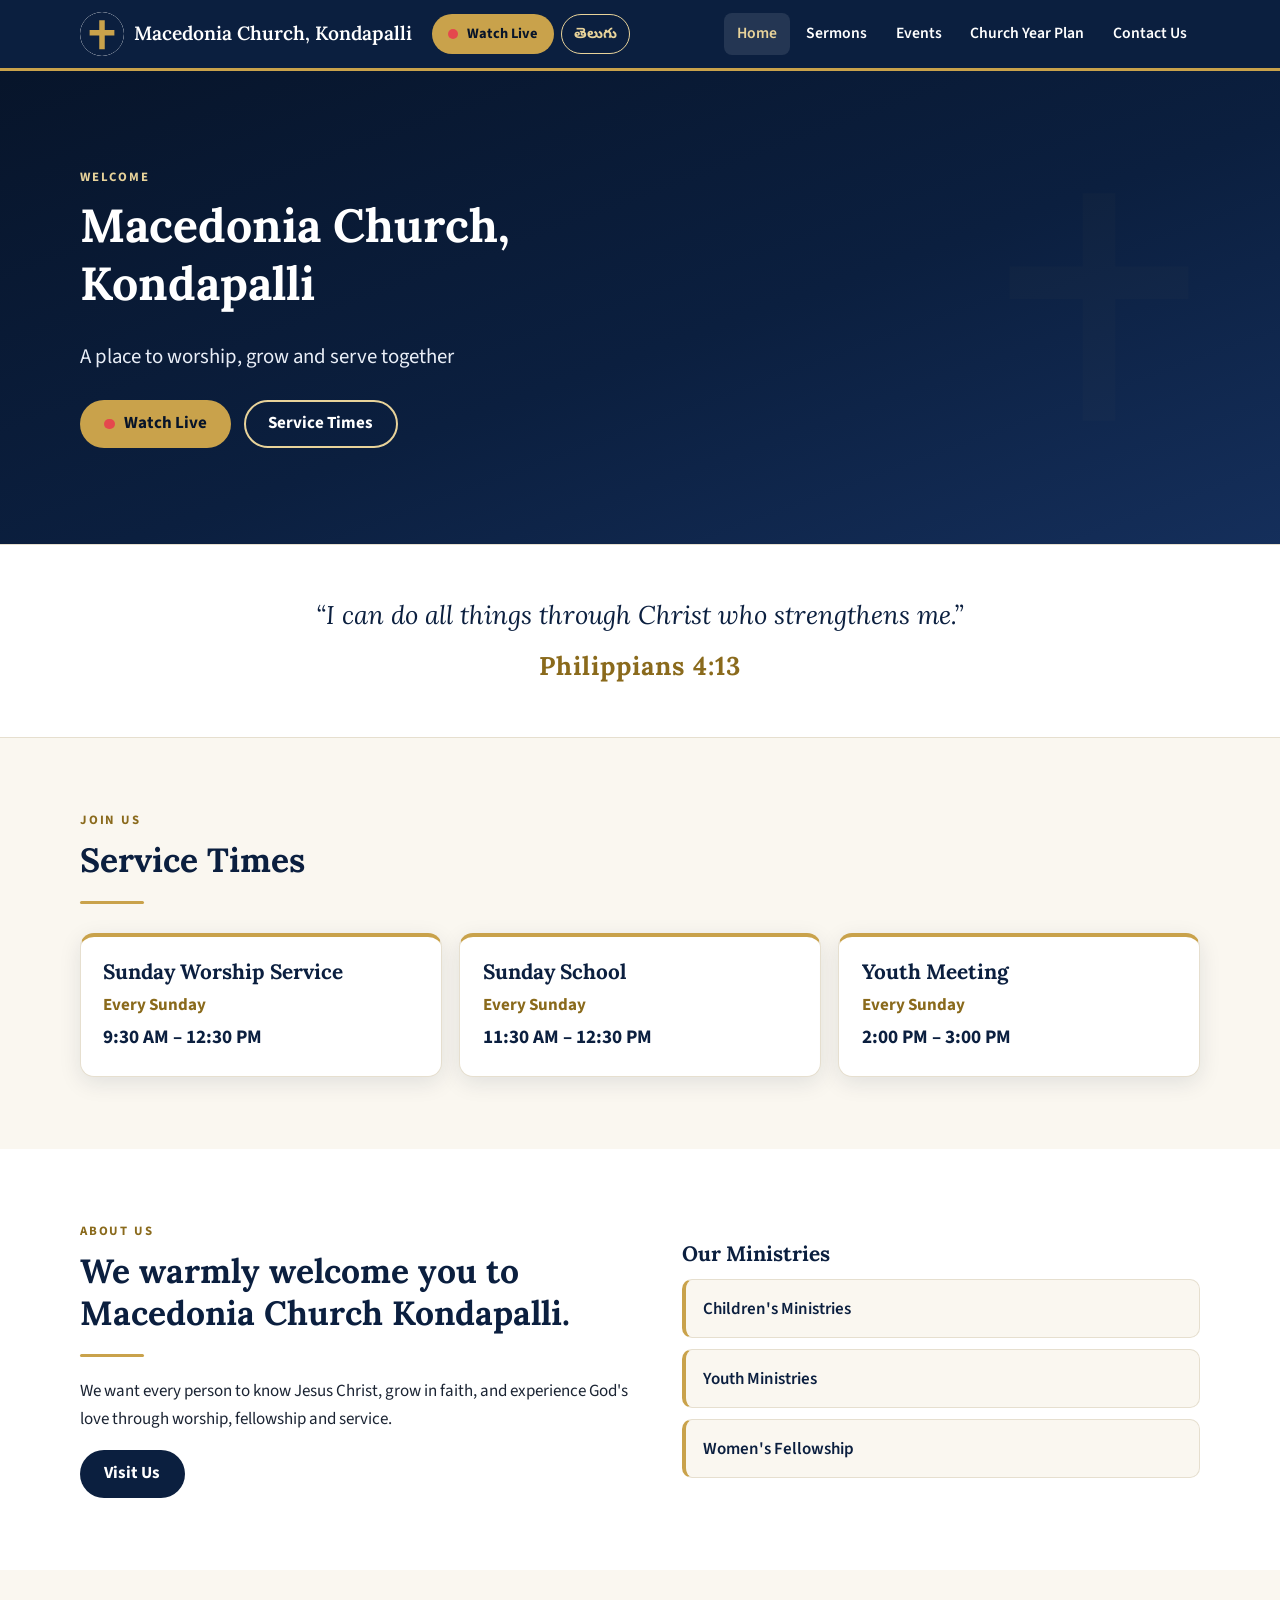
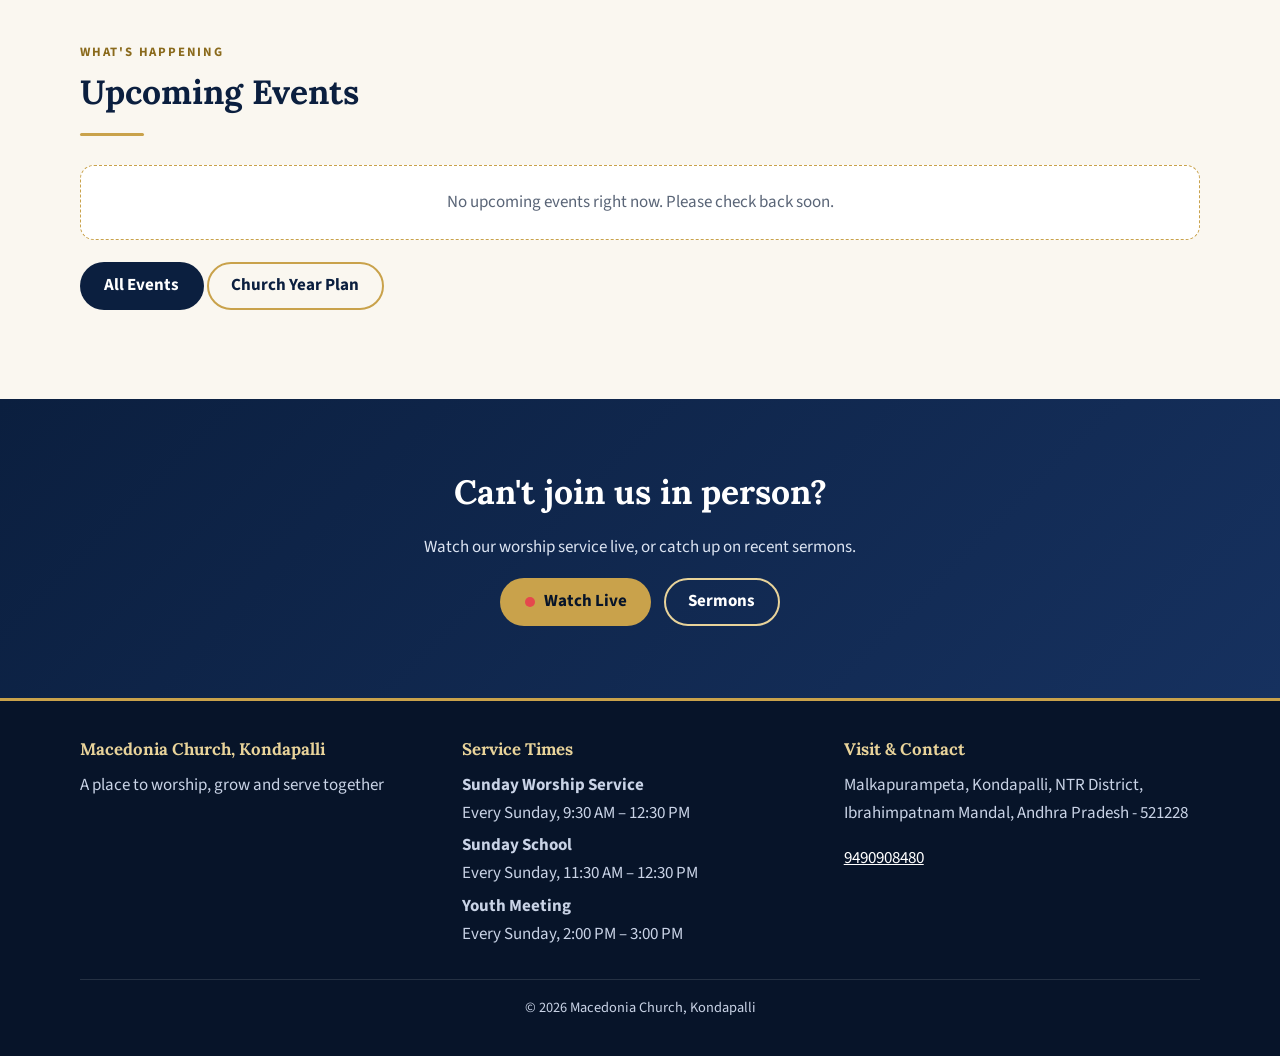
==== index.html @ aeb016e7 "Add files via upload" ====
<!DOCTYPE html>
<html lang="en" data-lang="en">
<head>
<meta charset="utf-8">
<meta name="viewport" content="width=device-width, initial-scale=1">
<title>Home | Macedonia Church Kondapalli</title>
<meta name="description" content="Macedonia Church Kondapalli - a place to worship, grow and serve together. Sunday service times, events, sermons and live stream.">
<meta name="theme-color" content="#0B1F3F">
<link rel="icon" href="favicon.svg" type="image/svg+xml">
<link rel="preconnect" href="https://fonts.googleapis.com">
<link rel="preconnect" href="https://fonts.gstatic.com" crossorigin>
<link href="https://fonts.googleapis.com/css2?family=Lora:wght@500;600;700&family=Noto+Sans+Telugu:wght@400;600;700&family=Source+Sans+3:wght@400;600;700&display=swap" rel="stylesheet">
<link rel="stylesheet" href="style.css">
<script src="content.js"></script>
<script src="main.js" defer></script>
</head>
<body data-page="home">
<header id="site-header"></header>
<noscript><div class="container">Please turn on JavaScript to see this website. / ఈ వెబ్‌సైట్ చూడటానికి JavaScript ఆన్ చేయండి.</div></noscript>

<main>
<section class="hero">
  <svg class="hero-cross" viewBox="0 0 64 64" aria-hidden="true"><path fill="currentColor" d="M28 4h8v18h18v8H36v30h-8V30H10v-8h18z"/></svg>
  <div class="container hero-inner">
    <span class="eyebrow"><span data-l="en">Welcome</span><span data-l="te">స్వాగతం</span></span>
    <h1><span data-l="en">Macedonia Church, Kondapalli</span><span data-l="te">మాసిడోనియా చర్చ్ కొండపల్లి</span></h1>
    <p class="lead" id="hero-tagline"></p>
    <div class="btn-row">
      <a class="btn btn--gold" data-live href="#"><span class="live-dot"></span><span data-l="en">Watch Live</span><span data-l="te">లైవ్ చూడండి</span></a>
      <a class="btn btn--outline" href="#service-times"><span data-l="en">Service Times</span><span data-l="te">ఆరాధన సమయాలు</span></a>
    </div>
  </div>
</section>

<div class="verse" id="verse"></div>

<section class="section" id="service-times">
  <div class="container">
    <div class="section-head">
      <span class="eyebrow"><span data-l="en">Join us</span><span data-l="te">మాతో చేరండి</span></span>
      <h2><span data-l="en">Service Times</span><span data-l="te">ఆరాధన సమయాలు</span></h2>
      <div class="divider"></div>
    </div>
    <div class="grid" id="services"></div>
  </div>
</section>

<section class="section section--white" id="about">
  <div class="container two-col">
    <div>
      <span class="eyebrow"><span data-l="en">About us</span><span data-l="te">మా గురించి</span></span>
      <h2 id="welcome-title"></h2>
      <div class="divider"></div>
      <p id="welcome-text"></p>
      <div class="btn-row"><a class="btn btn--navy" href="contact.html"><span data-l="en">Visit Us</span><span data-l="te">మమ్మల్ని సందర్శించండి</span></a></div>
    </div>
    <div>
      <h3><span data-l="en">Our Ministries</span><span data-l="te">మా పరిచర్యలు</span></h3>
      <ul class="ministry-list" id="ministries"></ul>
    </div>
  </div>
</section>

<section class="section" id="upcoming">
  <div class="container">
    <div class="section-head">
      <span class="eyebrow"><span data-l="en">What's happening</span><span data-l="te">రాబోయే కార్యక్రమాలు</span></span>
      <h2><span data-l="en">Upcoming Events</span><span data-l="te">రాబోయే కార్యక్రమాలు</span></h2>
      <div class="divider"></div>
    </div>
    <div id="home-events"></div>
    <p style="margin-top:1.4rem"><a class="btn btn--navy" href="events.html"><span data-l="en">All Events</span><span data-l="te">అన్ని కార్యక్రమాలు</span></a>
    <a class="btn btn--outline" style="color:var(--navy);border-color:var(--gold)" href="year-plan.html"><span data-l="en">Church Year Plan</span><span data-l="te">వార్షిక ప్రణాళిక</span></a></p>
  </div>
</section>

<section class="section section--white" id="gallery-section">
  <div class="container">
    <div class="section-head"><h2><span data-l="en">Photos</span><span data-l="te">ఫోటోలు</span></h2><div class="divider"></div></div>
    <div class="gallery" id="gallery"></div>
  </div>
</section>

<section class="section cta">
  <div class="container">
    <h2><span data-l="en">Can't join us in person?</span><span data-l="te">నేరుగా రాలేకపోతున్నారా?</span></h2>
    <p><span data-l="en">Watch our worship service live, or catch up on recent sermons.</span><span data-l="te">మా ఆరాధనను ప్రత్యక్షంగా చూడండి లేదా ఇటీవలి ప్రసంగాలను వినండి.</span></p>
    <div class="btn-row">
      <a class="btn btn--gold" data-live href="#"><span class="live-dot"></span><span data-l="en">Watch Live</span><span data-l="te">లైవ్ చూడండి</span></a>
      <a class="btn btn--outline" href="sermons.html"><span data-l="en">Sermons</span><span data-l="te">ప్రసంగాలు</span></a>
    </div>
  </div>
</section>
</main>
<script>
document.addEventListener("DOMContentLoaded", function () {
  var C = window.CHURCH, s = function (o) { return '<span data-l="en">' + o.en + '</span><span data-l="te">' + o.te + '</span>'; };
  document.getElementById("hero-tagline").innerHTML = s(C.tagline);
  document.getElementById("welcome-title").innerHTML = s(C.welcome);
  document.getElementById("welcome-text").innerHTML = s(C.welcomeText);
});
</script>

<footer id="site-footer"></footer>
</body>
</html>
---- style.css ----
/* =============================================================
   MACEDONIA CHURCH - STYLES
   Colours are defined once below. Change them here to restyle
   the whole website.
   ============================================================= */
:root{
  --navy:#0B1F3F;
  --navy-deep:#071429;
  --navy-soft:#16315F;
  --gold:#C9A24B;
  --gold-light:#E8D39A;
  --gold-dark:#8A6A1C;      /* gold used for text on white */
  --cream:#FAF7F0;
  --white:#FFFFFF;
  --ink:#1B2433;
  --muted:#5A6577;
  --line:#E6DFCF;
  --radius:14px;
  --shadow:0 6px 22px rgba(11,31,63,.10);
  --header-h:68px;
}

*,*::before,*::after{box-sizing:border-box}
html{-webkit-text-size-adjust:100%;scroll-behavior:smooth;scroll-padding-top:calc(var(--header-h) + 12px)}
body{
  margin:0;
  font-family:"Source Sans 3","Noto Sans Telugu",system-ui,-apple-system,"Segoe UI",Roboto,Arial,sans-serif;
  font-size:1.0625rem;line-height:1.65;color:var(--ink);background:var(--cream);
  overflow-wrap:break-word;word-wrap:break-word;
}
html[data-lang="te"] body{line-height:1.85;font-family:"Noto Sans Telugu","Source Sans 3",system-ui,sans-serif}
img,iframe,svg,video{max-width:100%;display:block}
h1,h2,h3{font-family:Lora,"Noto Sans Telugu",Georgia,serif;color:var(--navy);line-height:1.25;margin:0 0 .6em}
html[data-lang="te"] h1,html[data-lang="te"] h2,html[data-lang="te"] h3{font-family:"Noto Sans Telugu",Lora,serif;line-height:1.45}
h1{font-size:clamp(1.7rem,6vw,2.9rem)}
h2{font-size:clamp(1.4rem,4.6vw,2.1rem)}
h3{font-size:clamp(1.1rem,3.4vw,1.3rem)}
p{margin:0 0 1em}
a{color:var(--navy-soft)}
:focus-visible{outline:3px solid var(--gold);outline-offset:2px}

/* ----- language switching: only the chosen language is visible ----- */
html[data-lang="en"] [data-l="te"],
html[data-lang="te"] [data-l="en"]{display:none !important}

.container{width:min(100% - 2rem,70rem);margin-inline:auto}
.section{padding:clamp(2.2rem,7vw,4.5rem) 0}
.section--white{background:var(--white)}
.section--navy{background:var(--navy);color:var(--white)}
.section--navy h2,.section--navy h3{color:var(--white)}
.eyebrow{display:block;font-size:.8rem;letter-spacing:.14em;text-transform:uppercase;color:var(--gold-dark);font-weight:700;margin-bottom:.5rem}
.section--navy .eyebrow{color:var(--gold-light)}
.section-head{max-width:42rem;margin-bottom:1.8rem}
.divider{width:64px;height:3px;background:var(--gold);border-radius:3px;margin:.9rem 0 1.2rem}
.center{text-align:center}.center .divider{margin-inline:auto}.center.section-head{margin-inline:auto}
.muted{color:var(--muted)}

/* ----- buttons ----- */
.btn{
  display:inline-flex;align-items:center;justify-content:center;gap:.55rem;
  min-height:48px;padding:.7rem 1.4rem;border-radius:999px;
  font:inherit;font-weight:700;text-decoration:none;cursor:pointer;border:2px solid transparent;
  text-align:center;line-height:1.25;max-width:100%;
}
.btn--gold{background:var(--gold);color:var(--navy-deep)}
.btn--gold:hover{background:var(--gold-light)}
.btn--outline{border-color:var(--gold-light);color:var(--white);background:transparent}
.btn--outline:hover{background:rgba(255,255,255,.1)}
.btn--navy{background:var(--navy);color:var(--white)}
.btn--navy:hover{background:var(--navy-soft)}
.btn-row{display:flex;flex-wrap:wrap;gap:.8rem}
.live-dot{width:.65rem;height:.65rem;border-radius:50%;background:#e5484d;flex:none;box-shadow:0 0 0 0 rgba(229,72,77,.6);animation:pulse 1.8s infinite}
@keyframes pulse{70%{box-shadow:0 0 0 .55rem rgba(229,72,77,0)}100%{box-shadow:0 0 0 0 rgba(229,72,77,0)}}
@media (prefers-reduced-motion:reduce){.live-dot{animation:none}html{scroll-behavior:auto}}

/* ----- header ----- */
.site-header{position:sticky;top:0;z-index:50;background:var(--navy);color:var(--white);border-bottom:3px solid var(--gold)}
.header-inner{display:flex;align-items:center;gap:.6rem;min-height:var(--header-h);padding-block:.4rem}
.brand{display:flex;align-items:center;gap:.65rem;text-decoration:none;color:var(--white);min-width:0;flex:1 1 auto}
.brand img,.brand svg{width:44px;height:44px;flex:none;border-radius:50%;object-fit:contain;background:var(--white)}
.brand-name{font-family:Lora,"Noto Sans Telugu",serif;font-weight:600;font-size:clamp(.92rem,3.6vw,1.2rem);line-height:1.2;min-width:0}
.header-actions{display:flex;align-items:center;gap:.45rem;flex:none}
.lang-btn{
  min-height:40px;min-width:40px;padding:.3rem .75rem;border-radius:999px;border:1.5px solid var(--gold-light);
  background:transparent;color:var(--gold-light);font:inherit;font-weight:700;font-size:.9rem;cursor:pointer;
}
.lang-btn:hover{background:rgba(255,255,255,.1)}
.header-live{min-height:40px;padding:.3rem .9rem;font-size:.9rem}
.menu-btn{width:42px;height:42px;border-radius:10px;border:1.5px solid var(--gold-light);background:transparent;color:var(--white);cursor:pointer;display:grid;place-items:center;padding:0}
.menu-btn span,.menu-btn span::before,.menu-btn span::after{display:block;width:20px;height:2px;background:currentColor;border-radius:2px;position:relative;content:""}
.menu-btn span::before{position:absolute;top:-6px}
.menu-btn span::after{position:absolute;top:6px}
.nav{display:none;position:absolute;left:0;right:0;top:100%;background:var(--navy-deep);border-bottom:3px solid var(--gold);padding:.4rem 1rem 1rem}
.nav.open{display:block}
.nav a{display:block;padding:.85rem .5rem;color:var(--white);text-decoration:none;font-weight:600;border-bottom:1px solid rgba(255,255,255,.1)}
.nav a[aria-current="page"]{color:var(--gold-light)}
.nav a:hover{color:var(--gold-light)}
@media (max-width:420px){
  .header-live .live-text{display:none}   /* keep the red dot + short label on tiny phones */
  .header-live::after{content:"LIVE";font-size:.8rem;letter-spacing:.05em}
  html[data-lang="te"] .header-live::after{content:"లైవ్"}
}
@media (min-width:62em){
  .menu-btn{display:none}
  .brand{flex:0 1 auto}
  .nav{display:flex!important;position:static;background:none;border:0;padding:0;margin-left:auto;gap:.2rem}
  .nav a{border:0;padding:.5rem .8rem;border-radius:8px;font-size:.98rem}
  .nav a[aria-current="page"]{background:rgba(255,255,255,.1)}
  .header-actions{margin-left:.6rem}
}

/* ----- hero ----- */
.hero{position:relative;color:var(--white);background:var(--navy);overflow:hidden;isolation:isolate}
.hero::before{content:"";position:absolute;inset:0;z-index:-2;background:var(--hero-img,none) center/cover no-repeat}
.hero::after{content:"";position:absolute;inset:0;z-index:-1;
  background:linear-gradient(160deg,rgba(7,20,41,.93),rgba(11,31,63,.82) 55%,rgba(22,49,95,.88))}
.hero-inner{padding:clamp(2.8rem,10vw,6rem) 0}
.hero h1{color:var(--white);max-width:20ch}
.hero .lead{font-size:clamp(1.05rem,3.6vw,1.3rem);max-width:38rem;color:#E9EEF7;margin-bottom:1.6rem}
.hero .eyebrow{color:var(--gold-light)}
.hero-cross{position:absolute;right:max(1rem,4vw);top:50%;transform:translateY(-50%);width:clamp(120px,22vw,260px);opacity:.12;z-index:-1;color:var(--gold)}
@media (max-width:40em){.hero-cross{top:auto;bottom:1rem;transform:none;width:110px;opacity:.1}}

.page-hero{background:var(--navy);color:var(--white);padding:clamp(2rem,7vw,3.6rem) 0;border-bottom:3px solid var(--gold)}
.page-hero h1{color:var(--white);margin:0 0 .4rem}
.page-hero p{margin:0;max-width:42rem;color:#DCE4F2}

/* ----- verse ----- */
.verse{text-align:center;padding:clamp(2rem,6vw,3.2rem) 0;background:var(--white);border-block:1px solid var(--line)}
.verse blockquote{margin:0 auto;max-width:42rem;font-family:Lora,"Noto Sans Telugu",serif;font-size:clamp(1.15rem,4.2vw,1.6rem);line-height:1.5;color:var(--navy);font-style:italic}
html[data-lang="te"] .verse blockquote{font-style:normal;font-family:"Noto Sans Telugu",serif}
.verse cite{display:block;margin-top:.8rem;font-style:normal;font-weight:700;color:var(--gold-dark);letter-spacing:.04em}

/* ----- cards / grids ----- */
.grid{display:grid;gap:1.1rem;grid-template-columns:repeat(auto-fit,minmax(min(100%,16.5rem),1fr))}
.card{background:var(--white);border:1px solid var(--line);border-radius:var(--radius);padding:1.4rem;box-shadow:var(--shadow);min-width:0}
.section--white .card{background:var(--cream)}
.card h3{margin-bottom:.35rem}
.service-card{border-top:4px solid var(--gold)}
.service-card .day{color:var(--gold-dark);font-weight:700;margin:0}
.service-card .time{font-size:1.2rem;font-weight:700;color:var(--navy);margin:.2rem 0 0}

.two-col{display:grid;gap:2rem;grid-template-columns:minmax(0,1fr)}
@media (min-width:56em){.two-col{grid-template-columns:minmax(0,1.1fr) minmax(0,1fr);align-items:center}}
.ministry-list{list-style:none;margin:0;padding:0;display:grid;gap:.7rem}
.ministry-list li{background:var(--cream);border:1px solid var(--line);border-left:4px solid var(--gold);border-radius:10px;padding:.9rem 1.1rem;font-weight:600;color:var(--navy)}

/* ----- events ----- */
.event{display:flex;gap:1.1rem;background:var(--white);border:1px solid var(--line);border-radius:var(--radius);box-shadow:var(--shadow);padding:1.1rem;min-width:0}
.event + .event{margin-top:1rem}
.date-badge{flex:none;width:4.6rem;text-align:center;background:var(--navy);color:var(--white);border-radius:12px;padding:.55rem .3rem;align-self:flex-start;border-bottom:3px solid var(--gold)}
.date-badge .d{display:block;font-family:Lora,serif;font-size:1.7rem;font-weight:700;line-height:1.1}
.date-badge .m{display:block;font-size:.8rem;letter-spacing:.08em;text-transform:uppercase;color:var(--gold-light)}
.date-badge .y{display:block;font-size:.75rem;color:#C5D0E4}
.event-body{min-width:0;flex:1}
.event-body h3{margin-bottom:.3rem}
.event-meta{list-style:none;margin:0;padding:0;color:var(--muted);font-size:.98rem}
.event-meta li{margin:.1rem 0}
.event img{border-radius:10px;margin-top:.8rem;width:100%;max-height:18rem;object-fit:cover}
.event.past{opacity:.78}.event.past .date-badge{background:var(--muted)}
.empty{padding:1.4rem;border:1.5px dashed var(--gold);border-radius:var(--radius);background:var(--white);color:var(--muted);text-align:center}
@media (max-width:30em){.event{flex-direction:column}.date-badge{width:auto;display:flex;gap:.5rem;align-items:baseline;justify-content:center;padding:.5rem .9rem}.date-badge .d{font-size:1.3rem}}

/* ----- sermons / video ----- */
.video{position:relative;display:block;width:100%;aspect-ratio:16/9;border:0;padding:0;border-radius:12px;overflow:hidden;background:var(--navy) center/cover no-repeat;cursor:pointer}
.video::after{content:"";position:absolute;inset:0;background:linear-gradient(transparent 55%,rgba(7,20,41,.55))}
.video .play{position:absolute;z-index:1;left:50%;top:50%;width:68px;height:68px;margin:-34px 0 0 -34px;border-radius:50%;background:var(--gold);display:grid;place-items:center}
.video .play::before{content:"";border-left:20px solid var(--navy-deep);border-block:12px solid transparent;margin-left:5px}
.video iframe{position:absolute;inset:0;width:100%;height:100%;border:0}
.sermon-card .sermon-info{padding-top:.9rem}
.sermon-card h3{margin:0 0 .2rem}
.sermon-card .date{color:var(--muted);margin:0;font-size:.95rem}
.sr-only{position:absolute;width:1px;height:1px;overflow:hidden;clip:rect(0 0 0 0);white-space:nowrap}

/* ----- year plan ----- */
.plan-images{display:grid;gap:1.2rem;grid-template-columns:repeat(auto-fit,minmax(min(100%,20rem),1fr));margin-bottom:2rem}
.plan-images a{display:block;border-radius:var(--radius);overflow:hidden;border:1px solid var(--line);box-shadow:var(--shadow);background:var(--white)}
.plan-images img{width:100%;height:auto}
.month-card h3{display:flex;align-items:center;gap:.5rem;border-bottom:2px solid var(--gold);padding-bottom:.45rem;margin-bottom:.7rem}
.month-card ul{list-style:none;margin:0;padding:0}
.month-card li{display:flex;gap:.7rem;padding:.35rem 0;align-items:baseline}
.month-card .day{flex:none;min-width:2.2rem;font-weight:700;color:var(--gold-dark)}

/* ----- contact ----- */
.contact-list{list-style:none;margin:0;padding:0;display:grid;gap:1.1rem}
.contact-list li{display:flex;gap:.9rem;align-items:flex-start;min-width:0}
.contact-list .ico{flex:none;width:2.4rem;height:2.4rem;border-radius:50%;background:var(--navy);color:var(--gold-light);display:grid;place-items:center;font-size:1.05rem}
.contact-list .lab{display:block;font-size:.8rem;letter-spacing:.1em;text-transform:uppercase;color:var(--gold-dark);font-weight:700}
.contact-list .val{min-width:0;overflow-wrap:anywhere}
.map{width:100%;aspect-ratio:4/3;border:0;border-radius:var(--radius);box-shadow:var(--shadow);background:var(--line)}
@media (min-width:56em){.map{aspect-ratio:auto;height:100%;min-height:24rem}}

/* ----- gallery ----- */
.gallery{display:grid;gap:.8rem;grid-template-columns:repeat(auto-fill,minmax(min(100%,13rem),1fr))}
.gallery img{width:100%;aspect-ratio:4/3;object-fit:cover;border-radius:12px}

/* ----- footer ----- */
.site-footer{background:var(--navy-deep);color:#C9D3E6;padding:2.4rem 0 1.4rem;border-top:3px solid var(--gold)}
.footer-grid{display:grid;gap:1.6rem;grid-template-columns:repeat(auto-fit,minmax(min(100%,15rem),1fr))}
.site-footer h3{color:var(--gold-light);font-size:1.05rem}
.site-footer a{color:var(--white)}
.site-footer ul{list-style:none;margin:0;padding:0}
.site-footer li{margin:.3rem 0}
.copyright{border-top:1px solid rgba(255,255,255,.12);margin-top:1.6rem;padding-top:1rem;font-size:.9rem;text-align:center}
.cta{background:linear-gradient(135deg,var(--navy),var(--navy-soft));color:var(--white);text-align:center}
.cta h2{color:var(--white)}
.cta p{color:#DCE4F2;max-width:36rem;margin-inline:auto}
.cta .btn-row{justify-content:center}
noscript .container{padding:1rem;background:#fff3cd;margin-top:1rem;border-radius:8px}

/* Telugu has no capital letters or letter-spacing */
html[data-lang="te"] .eyebrow,html[data-lang="te"] .date-badge .m,html[data-lang="te"] .contact-list .lab{letter-spacing:0;text-transform:none}
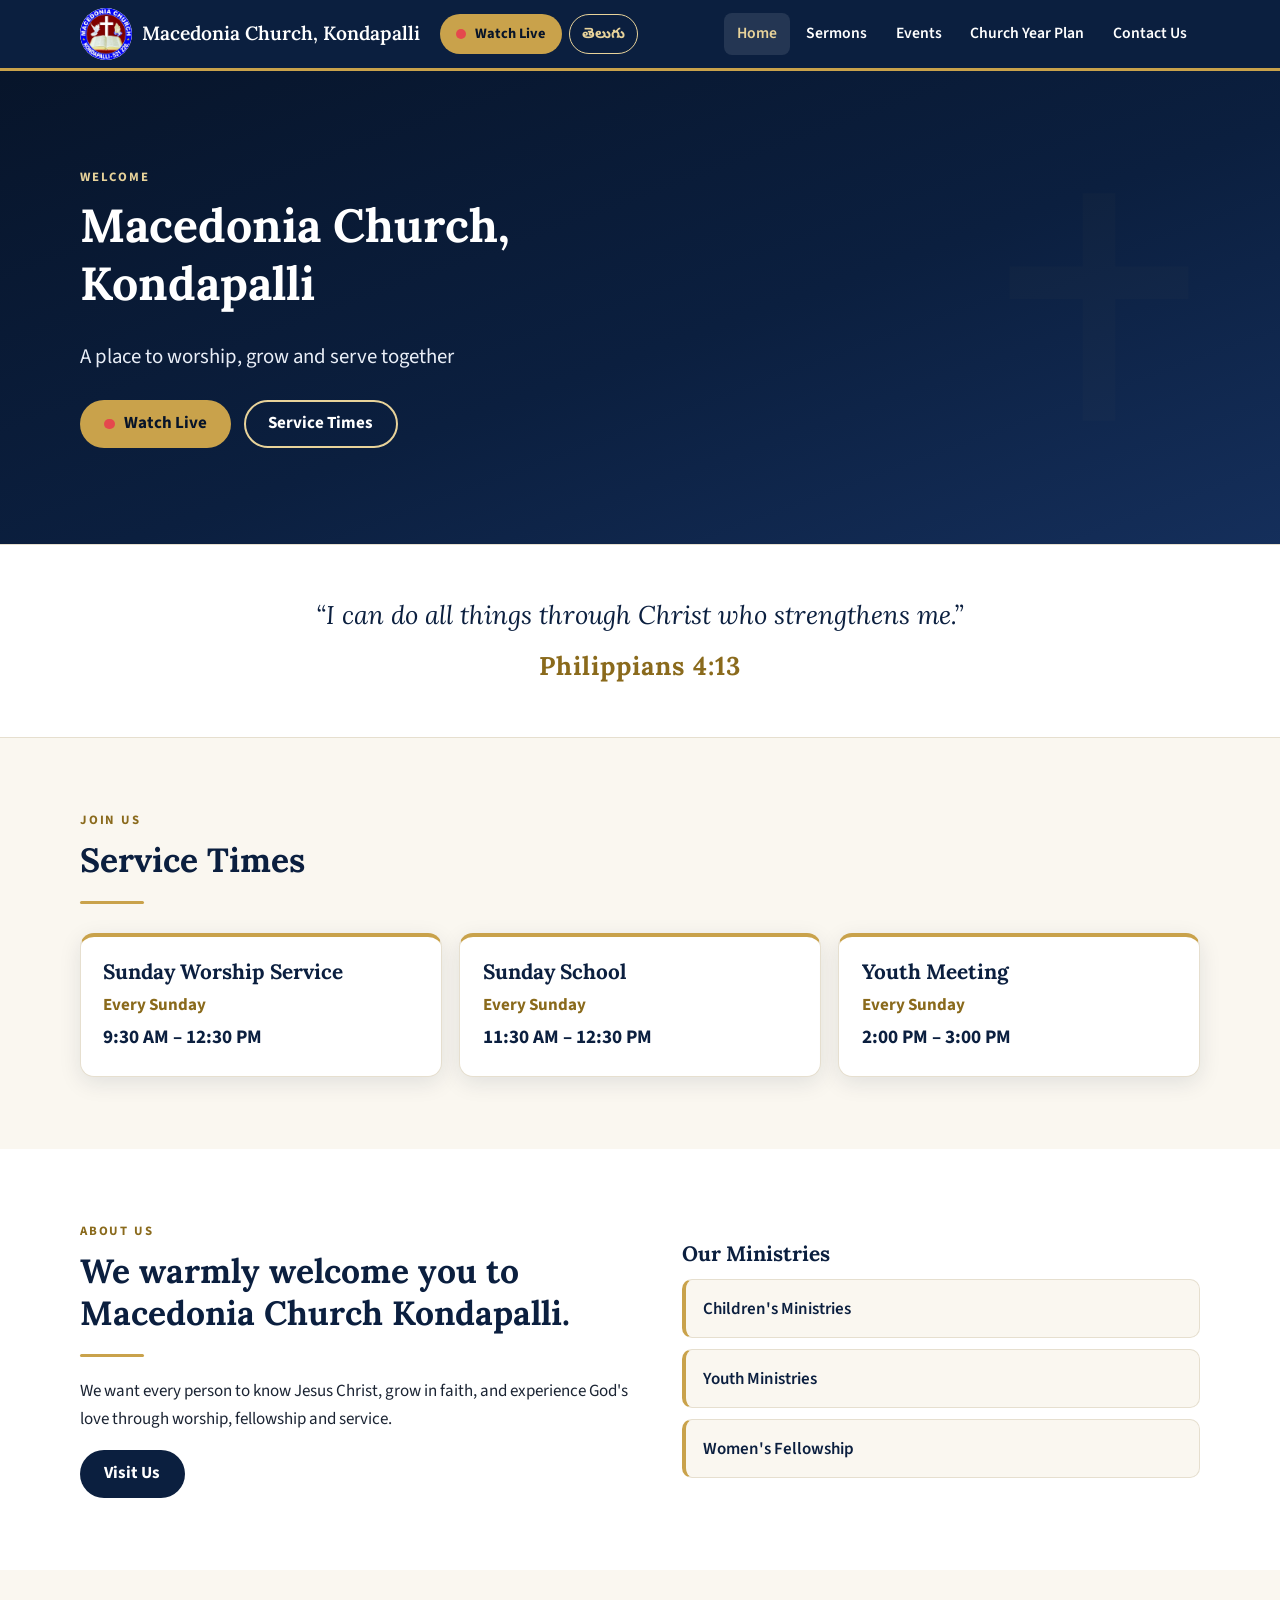
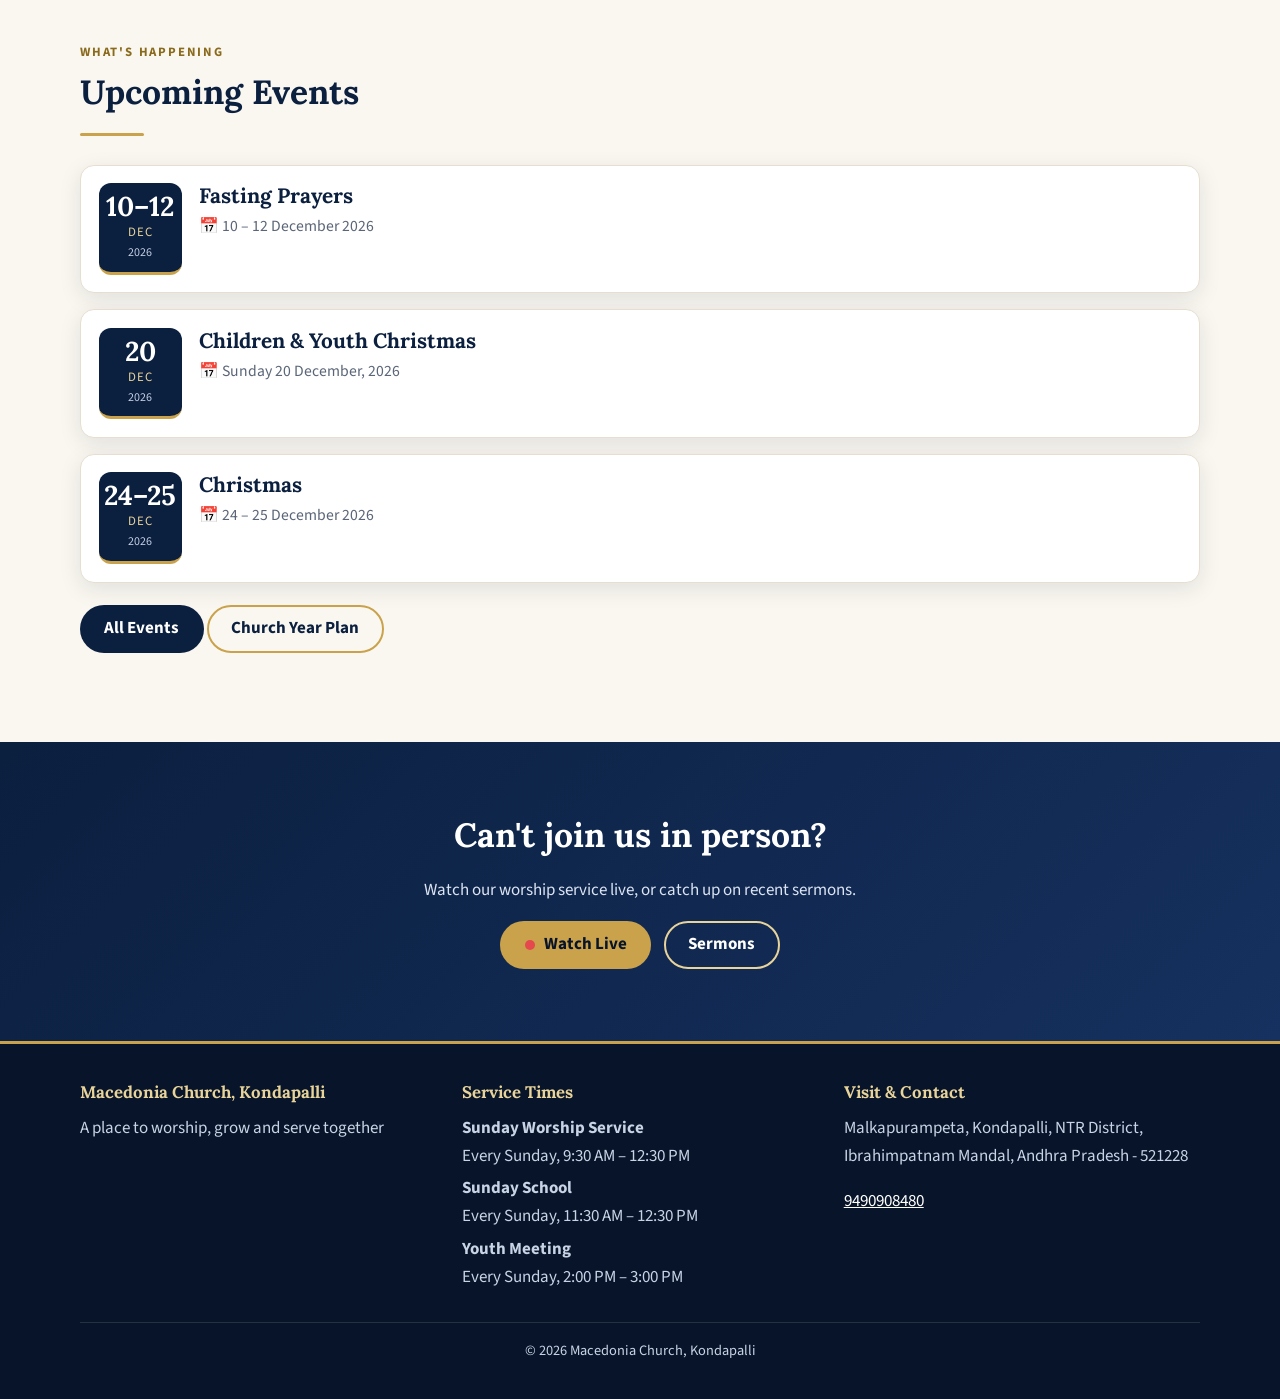
==== commit 7a0dd28b: "Add Google site verification meta tag" ====
--- a/index.html
+++ b/index.html
@@ -6,6 +6,7 @@
 <title>Home | Macedonia Church Kondapalli</title>
 <meta name="description" content="Macedonia Church Kondapalli - a place to worship, grow and serve together. Sunday service times, events, sermons and live stream.">
 <meta name="theme-color" content="#0B1F3F">
+  <meta name="google-site-verification" content="iET3iyFqW458n08aDtnwTkyOlxEyFbcjJeN0L-bwH78" />
 <link rel="icon" href="favicon.svg" type="image/svg+xml">
 <link rel="preconnect" href="https://fonts.googleapis.com">
 <link rel="preconnect" href="https://fonts.gstatic.com" crossorigin>
--- a/style.css
+++ b/style.css
@@ -77,7 +77,7 @@
 .site-header{position:sticky;top:0;z-index:50;background:var(--navy);color:var(--white);border-bottom:3px solid var(--gold)}
 .header-inner{display:flex;align-items:center;gap:.6rem;min-height:var(--header-h);padding-block:.4rem}
 .brand{display:flex;align-items:center;gap:.65rem;text-decoration:none;color:var(--white);min-width:0;flex:1 1 auto}
-.brand img,.brand svg{width:44px;height:44px;flex:none;border-radius:50%;object-fit:contain;background:var(--white)}
+.brand img,.brand svg{width:52px;height:52px;flex:none;border-radius:50%;object-fit:contain;background:var(--white)}
 .brand-name{font-family:Lora,"Noto Sans Telugu",serif;font-weight:600;font-size:clamp(.92rem,3.6vw,1.2rem);line-height:1.2;min-width:0}
 .header-actions{display:flex;align-items:center;gap:.45rem;flex:none}
 .lang-btn{
@@ -148,7 +148,7 @@
 /* ----- events ----- */
 .event{display:flex;gap:1.1rem;background:var(--white);border:1px solid var(--line);border-radius:var(--radius);box-shadow:var(--shadow);padding:1.1rem;min-width:0}
 .event + .event{margin-top:1rem}
-.date-badge{flex:none;width:4.6rem;text-align:center;background:var(--navy);color:var(--white);border-radius:12px;padding:.55rem .3rem;align-self:flex-start;border-bottom:3px solid var(--gold)}
+.date-badge{flex:none;width:5.2rem;text-align:center;background:var(--navy);color:var(--white);border-radius:12px;padding:.55rem .3rem;align-self:flex-start;border-bottom:3px solid var(--gold)}
 .date-badge .d{display:block;font-family:Lora,serif;font-size:1.7rem;font-weight:700;line-height:1.1}
 .date-badge .m{display:block;font-size:.8rem;letter-spacing:.08em;text-transform:uppercase;color:var(--gold-light)}
 .date-badge .y{display:block;font-size:.75rem;color:#C5D0E4}
@@ -179,7 +179,7 @@
 .month-card h3{display:flex;align-items:center;gap:.5rem;border-bottom:2px solid var(--gold);padding-bottom:.45rem;margin-bottom:.7rem}
 .month-card ul{list-style:none;margin:0;padding:0}
 .month-card li{display:flex;gap:.7rem;padding:.35rem 0;align-items:baseline}
-.month-card .day{flex:none;min-width:2.2rem;font-weight:700;color:var(--gold-dark)}
+.month-card .day{flex:none;min-width:3.6rem;font-weight:700;color:var(--gold-dark)}
 
 /* ----- contact ----- */
 .contact-list{list-style:none;margin:0;padding:0;display:grid;gap:1.1rem}
